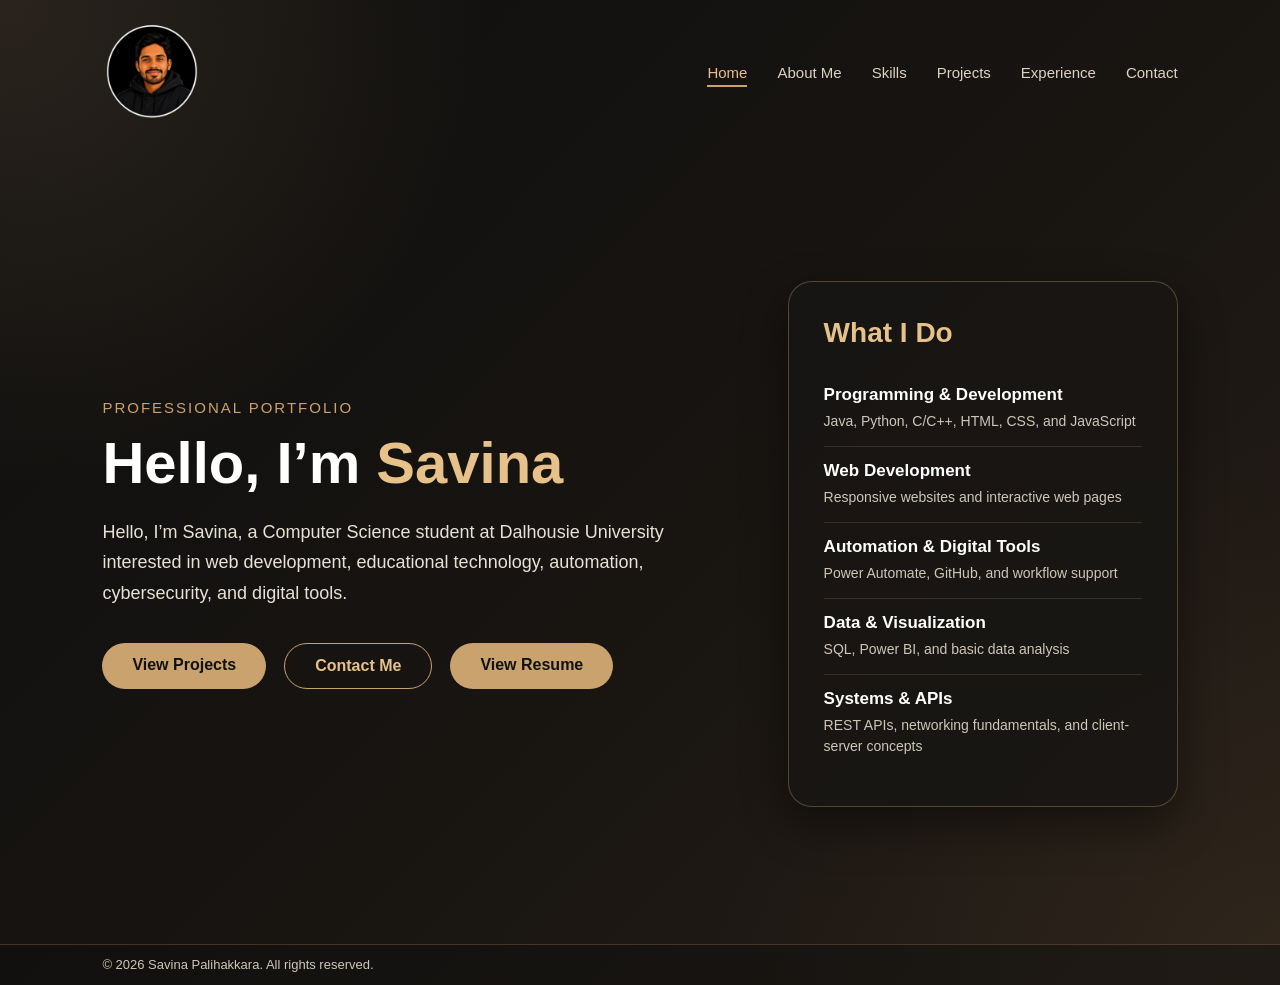
==== pages/professional/home.html @ eaa72228 "Add files via upload" ====
<!DOCTYPE html>
<html lang="en">
<head>
  <meta charset="UTF-8">
  <meta name="viewport" content="width=device-width, initial-scale=1.0">

  <title>Professional Portfolio | Savina</title>

  <link rel="stylesheet" href="../../css/common.css">
  <link rel="stylesheet" href="../../css/professional.css">
</head>
<body>

  <div class="professional-page">

    <!-- Top Navigation Bar -->
    <header class="professional-navbar">

      <a href="../../index.html" class="professional-logo-link">
        <img src="../../assets/images/logo.png" alt="Savina Portfolio Logo" class="professional-logo">
      </a>

      <nav class="professional-nav-links">
        <a href="home.html" class="active">Home</a>
        <a href="about.html">About Me</a>
        <a href="skills.html">Skills</a>
        <a href="projects.html">Projects</a>
        <a href="experience.html">Experience</a>
        <a href="contact.html">Contact</a>
      </nav>

    </header>

    <!-- Hero Section -->
    <main class="professional-hero">

      <section class="hero-text">
        <p class="small-title">Professional Portfolio</p>

        <h1>Hello, I’m <span>Savina</span></h1>

        <p class="hero-description">
          Hello, I’m Savina, a Computer Science student at Dalhousie University interested in web development,
           educational technology, automation, cybersecurity, and digital tools.
        </p>

        <div class="hero-buttons">
          <a href="projects.html" class="primary-btn">View Projects</a>
          <a href="contact.html" class="secondary-btn">Contact Me</a>
          <a href="../../assets/resume/Resume_W.pdf" class="primary-btn" target="_blank">View Resume</a>
        </div>
      </section>

      <section class="hero-card">
        <h2>What I Do</h2>

        <div class="hero-card-item">
          <strong>Programming & Development</strong>
          <span>Java, Python, C/C++, HTML, CSS, and JavaScript</span>
        </div>

        <div class="hero-card-item">
          <strong>Web Development</strong>
          <span>Responsive websites and interactive web pages</span>
        </div>

        <div class="hero-card-item">
          <strong>Automation & Digital Tools</strong>
          <span>Power Automate, GitHub, and workflow support</span>
        </div>

        <div class="hero-card-item">
          <strong>Data & Visualization</strong>
          <span>SQL, Power BI, and basic data analysis</span>
        </div>

        <div class="hero-card-item">
          <strong>Systems & APIs</strong>
          <span>REST APIs, networking fundamentals, and client-server concepts</span>
        </div>
      </section>

    </main>

    <footer class="professional-footer">
      <p>© 2026 Savina Palihakkara. All rights reserved.</p>
      
    </footer>

  </div>

  <script src="../../js/script.js"></script>
</body>


</html>
---- css/common.css ----
* {
  margin: 0;
  padding: 0;
  box-sizing: border-box;
}

body {
  font-family: Arial, sans-serif;
  color: #ffffff;
}

a {
  text-decoration: none;
}
---- css/professional.css ----
/* ============================= */
/* Professional Way - Home Page */
/* ============================= */

body {
  background: #12100e;
}

/* Full professional page */
.professional-page {
  min-height: 100vh;
  color: #ffffff;
  background:
    radial-gradient(circle at top left, rgba(201, 162, 110, 0.14), transparent 30%),
    radial-gradient(circle at bottom right, rgba(95, 72, 50, 0.20), transparent 35%),
    linear-gradient(135deg, #0f0f0f, #171411, #241d16);
}

/* ============================= */
/* Top Navigation Bar */
/* ============================= */

.professional-navbar {
  width: 100%;
  padding: 22px 8%;
  display: flex;
  justify-content: space-between;
  align-items: center;
}

/* Logo */
.professional-logo-link {
  display: inline-block;
}

.professional-logo {
  width: 100px;
  height: auto;
  display: block;
  border-radius: 12px;
}

/* Navigation links */
.professional-nav-links {
  display: flex;
  gap: 30px;
  align-items: center;
}

.professional-nav-links a {
  color: #ddd3c4;
  font-size: 15px;
  font-weight: 500;
  position: relative;
  transition: color 0.3s ease;
}

/* Underline animation */
.professional-nav-links a::after {
  content: "";
  position: absolute;
  width: 0;
  height: 2px;
  background: #c9a26e;
  left: 0;
  bottom: -6px;
  transition: width 0.3s ease;
}

.professional-nav-links a:hover,
.professional-nav-links a.active {
  color: #e6c18a;
}

.professional-nav-links a:hover::after,
.professional-nav-links a.active::after {
  width: 100%;
}

/* ============================= */
/* Hero Section */
/* ============================= */

.professional-hero {
  min-height: calc(100vh - 100px);
  padding: 60px 8%;
  display: flex;
  align-items: center;
  justify-content: space-between;
  gap: 50px;
}

/* Left text area */
.hero-text {
  max-width: 650px;
  animation: fadeUp 1s ease forwards;
}

.small-title {
  color: #c9a26e;
  font-size: 15px;
  margin-bottom: 15px;
  letter-spacing: 2px;
  text-transform: uppercase;
}

.hero-text h1 {
  font-size: 58px;
  line-height: 1.1;
  margin-bottom: 22px;
}

.hero-text h1 span {
  color: #e6c18a;
}

.hero-description {
  font-size: 18px;
  line-height: 1.7;
  color: #e8e1d6;
  max-width: 580px;
}

/* ============================= */
/* Buttons */
/* ============================= */

.hero-buttons {
  margin-top: 35px;
  display: flex;
  gap: 18px;
  flex-wrap: wrap;
}

.primary-btn,
.secondary-btn {
  padding: 13px 30px;
  border-radius: 30px;
  font-weight: bold;
  transition: transform 0.3s ease, background-color 0.3s ease;
}

.primary-btn {
  background-color: #c9a26e;
  color: #111111;
}

.secondary-btn {
  border: 1px solid #c9a26e;
  color: #e6c18a;
}

.primary-btn:hover,
.secondary-btn:hover {
  transform: translateY(-4px);
}

.primary-btn:hover {
  background-color: #e6c18a;
}

.secondary-btn:hover {
  background-color: rgba(201, 162, 110, 0.12);
}

/* ============================= */
/* Right Hero Card */
/* ============================= */

.hero-card {
  width: 390px;
  padding: 35px;
  background: rgba(24, 22, 20, 0.92);
  border: 1px solid rgba(201, 162, 110, 0.35);
  border-radius: 24px;
  box-shadow: 0 18px 45px rgba(0, 0, 0, 0.45);
  animation: fadeUp 1s ease forwards;
}

.hero-card h2 {
  color: #e6c18a;
  margin-bottom: 22px;
  font-size: 28px;
}

/* Each item inside What I Do card */
.hero-card-item {
  color: #ddd3c4;
  padding: 14px 0;
  border-bottom: 1px solid rgba(201, 162, 110, 0.18);
  display: flex;
  flex-direction: column;
  gap: 6px;
}

.hero-card-item:last-child {
  border-bottom: none;
}

.hero-card-item strong {
  color: #ffffff;
  font-size: 17px;
}

.hero-card-item span {
  color: #cfc6b8;
  font-size: 14px;
  line-height: 1.5;
}

/* Card hover effect */
.hero-card:hover {
  border: 1px solid rgba(201, 162, 110, 0.65);
  box-shadow: 0 20px 55px rgba(201, 162, 110, 0.16);
  transition: 0.3s ease;
}

/* ============================= */
/* Animation */
/* ============================= */

@keyframes fadeUp {
  from {
    opacity: 0;
    transform: translateY(35px);
  }

  to {
    opacity: 1;
    transform: translateY(0);
  }
}

/* ============================= */
/* Mobile Responsive */
/* ============================= */

@media (max-width: 900px) {
  .professional-navbar {
    flex-direction: column;
    gap: 20px;
  }

  .professional-nav-links {
    flex-wrap: wrap;
    justify-content: center;
    gap: 18px;
  }

  .professional-hero {
    flex-direction: column;
    text-align: center;
    padding: 45px 6%;
  }

  .hero-text h1 {
    font-size: 42px;
  }

  .hero-description {
    font-size: 16px;
  }

  .hero-buttons {
    justify-content: center;
  }

  .hero-card {
    width: 100%;
    max-width: 390px;
    text-align: left;
  }
}

/* ============================= */
/* About Me Page */
/* ============================= */

.about-section {
  min-height: calc(100vh - 100px);
  padding: 60px 8%;
  display: flex;
  align-items: center;
  justify-content: space-between;
  gap: 55px;
}

.about-text {
  max-width: 650px;
  animation: fadeUp 1s ease forwards;
}

.about-text h1 {
  font-size: 48px;
  line-height: 1.15;
  margin-bottom: 25px;
  color: #ffffff;
}

.about-text p {
  font-size: 17px;
  line-height: 1.8;
  color: #e8e1d6;
  margin-bottom: 18px;
}

.about-info-card {
  width: 390px;
  padding: 35px;
  background: rgba(24, 22, 20, 0.92);
  border: 1px solid rgba(201, 162, 110, 0.35);
  border-radius: 24px;
  box-shadow: 0 18px 45px rgba(0, 0, 0, 0.45);
  animation: fadeUp 1s ease forwards;
}

.about-info-item {
  padding: 18px 0;
  border-bottom: 1px solid rgba(201, 162, 110, 0.18);
}

.about-info-item:first-child {
  padding-top: 0;
}

.about-info-item:last-child {
  border-bottom: none;
  padding-bottom: 0;
}

.about-info-item h3 {
  color: #e6c18a;
  font-size: 18px;
  margin-bottom: 8px;
}

.about-info-item p {
  color: #ffffff;
  font-size: 15px;
  line-height: 1.5;
}

.about-info-item span {
  color: #cfc6b8;
  font-size: 14px;
}

/* About page mobile responsive */
@media (max-width: 900px) {
  .about-section {
    flex-direction: column;
    text-align: center;
    padding: 45px 6%;
  }

  .about-text h1 {
    font-size: 38px;
  }

  .about-text p {
    font-size: 16px;
  }

  .about-info-card {
    width: 100%;
    max-width: 390px;
    text-align: left;
  }
}

/* ============================= */
/* Skills Page */
/* ============================= */

.skills-section {
  min-height: calc(100vh - 100px);
  padding: 60px 8%;
}

.page-heading {
  max-width: 760px;
  margin-bottom: 45px;
  animation: fadeUp 1s ease forwards;
}

.page-heading h1 {
  font-size: 48px;
  line-height: 1.15;
  margin-bottom: 18px;
  color: #ffffff;
}

.page-heading p {
  font-size: 17px;
  line-height: 1.7;
  color: #e8e1d6;
}

.skills-grid {
  display: grid;
  grid-template-columns: repeat(3, 1fr);
  gap: 25px;
  animation: fadeUp 1s ease forwards;
}

.skill-card {
  background: rgba(24, 22, 20, 0.92);
  border: 1px solid rgba(201, 162, 110, 0.35);
  border-radius: 22px;
  padding: 28px;
  box-shadow: 0 14px 35px rgba(0, 0, 0, 0.35);
  transition: transform 0.3s ease, border 0.3s ease, box-shadow 0.3s ease;
}

.skill-card:hover {
  transform: translateY(-8px);
  border: 1px solid rgba(201, 162, 110, 0.65);
  box-shadow: 0 18px 45px rgba(201, 162, 110, 0.16);
}

.skill-card h2 {
  color: #e6c18a;
  font-size: 22px;
  margin-bottom: 20px;
}

.skill-tags {
  display: flex;
  flex-wrap: wrap;
  gap: 10px;
}

.skill-tags span {
  padding: 9px 14px;
  background: rgba(201, 162, 110, 0.12);
  border: 1px solid rgba(201, 162, 110, 0.25);
  border-radius: 20px;
  color: #e8e1d6;
  font-size: 14px;
}

/* Skills page mobile responsive */
@media (max-width: 1000px) {
  .skills-grid {
    grid-template-columns: repeat(2, 1fr);
  }
}

@media (max-width: 700px) {
  .skills-section {
    padding: 45px 6%;
  }

  .page-heading {
    text-align: center;
  }

  .page-heading h1 {
    font-size: 38px;
  }

  .skills-grid {
    grid-template-columns: 1fr;
  }
}

/* ============================= */
/* Projects Page */
/* ============================= */

.projects-section {
  min-height: calc(100vh - 100px);
  padding: 60px 8%;
}

.projects-grid {
  display: grid;
  grid-template-columns: repeat(3, 1fr);
  gap: 25px;
  animation: fadeUp 1s ease forwards;
}

.project-card {
  background: rgba(24, 22, 20, 0.92);
  border: 1px solid rgba(201, 162, 110, 0.35);
  border-radius: 22px;
  padding: 28px;
  box-shadow: 0 14px 35px rgba(0, 0, 0, 0.35);
  transition: transform 0.3s ease, border 0.3s ease, box-shadow 0.3s ease;
}

.project-card:hover {
  transform: translateY(-8px);
  border: 1px solid rgba(201, 162, 110, 0.65);
  box-shadow: 0 18px 45px rgba(201, 162, 110, 0.16);
}

.project-card h2 {
  color: #e6c18a;
  font-size: 22px;
  margin-bottom: 15px;
}

.project-card p {
  color: #ddd3c4;
  font-size: 15px;
  line-height: 1.7;
  margin-bottom: 20px;
}

.project-tags {
  display: flex;
  flex-wrap: wrap;
  gap: 10px;
}

.project-tags span {
  padding: 8px 13px;
  background: rgba(201, 162, 110, 0.12);
  border: 1px solid rgba(201, 162, 110, 0.25);
  border-radius: 20px;
  color: #e8e1d6;
  font-size: 13px;
}

/* Projects page mobile responsive */
@media (max-width: 1000px) {
  .projects-grid {
    grid-template-columns: repeat(2, 1fr);
  }
}

@media (max-width: 700px) {
  .projects-section {
    padding: 45px 6%;
  }

  .projects-grid {
    grid-template-columns: 1fr;
  }
}

/* ============================= */
/* Experience Page */
/* ============================= */

.experience-section {
  min-height: calc(100vh - 100px);
  padding: 60px 8%;
}

.experience-timeline {
  display: flex;
  flex-direction: column;
  gap: 25px;
  animation: fadeUp 1s ease forwards;
}

.experience-card {
  background: rgba(24, 22, 20, 0.92);
  border: 1px solid rgba(201, 162, 110, 0.35);
  border-radius: 22px;
  padding: 30px;
  box-shadow: 0 14px 35px rgba(0, 0, 0, 0.35);
  transition: transform 0.3s ease, border 0.3s ease, box-shadow 0.3s ease;
}

.experience-card:hover {
  transform: translateY(-6px);
  border: 1px solid rgba(201, 162, 110, 0.65);
  box-shadow: 0 18px 45px rgba(201, 162, 110, 0.16);
}

.experience-date {
  display: inline-block;
  padding: 8px 14px;
  background: rgba(201, 162, 110, 0.12);
  border: 1px solid rgba(201, 162, 110, 0.25);
  border-radius: 20px;
  color: #e6c18a;
  font-size: 13px;
  margin-bottom: 15px;
}

.experience-card h2 {
  color: #ffffff;
  font-size: 24px;
  margin-bottom: 8px;
}

.experience-card h3 {
  color: #e6c18a;
  font-size: 16px;
  margin-bottom: 14px;
}

.experience-card p {
  color: #ddd3c4;
  font-size: 15px;
  line-height: 1.7;
}

/* Experience page mobile responsive */
@media (max-width: 700px) {
  .experience-section {
    padding: 45px 6%;
  }

  .experience-card {
    padding: 25px;
  }

  .experience-card h2 {
    font-size: 21px;
  }
}

/* ============================= */
/* Contact Page */
/* ============================= */

.contact-section {
  min-height: calc(100vh - 100px);
  padding: 60px 8%;
}

.contact-container {
  display: grid;
  grid-template-columns: 1fr 1fr;
  gap: 30px;
  animation: fadeUp 1s ease forwards;
}

.contact-card {
  background: rgba(24, 22, 20, 0.92);
  border: 1px solid rgba(201, 162, 110, 0.35);
  border-radius: 22px;
  padding: 32px;
  box-shadow: 0 14px 35px rgba(0, 0, 0, 0.35);
}

.contact-card h2 {
  color: #e6c18a;
  font-size: 26px;
  margin-bottom: 25px;
}

.contact-item {
  display: flex;
  flex-direction: column;
  gap: 6px;
  padding: 16px 0;
  border-bottom: 1px solid rgba(201, 162, 110, 0.18);
}

.contact-item:last-child {
  border-bottom: none;
}

.contact-item strong {
  color: #ffffff;
  font-size: 16px;
}

.contact-item span,
.contact-item a {
  color: #ddd3c4;
  font-size: 15px;
}

.contact-item a:hover {
  color: #e6c18a;
}

/* Contact Form */
.contact-form {
  display: flex;
  flex-direction: column;
  gap: 16px;
}

.contact-form input,
.contact-form textarea {
  width: 100%;
  padding: 14px 16px;
  border-radius: 14px;
  border: 1px solid rgba(201, 162, 110, 0.3);
  background: rgba(255, 255, 255, 0.06);
  color: #ffffff;
  font-size: 15px;
  outline: none;
}

.contact-form input::placeholder,
.contact-form textarea::placeholder {
  color: #b8ad9d;
}

.contact-form input:focus,
.contact-form textarea:focus {
  border-color: #c9a26e;
}

.contact-form button {
  padding: 14px 28px;
  border: none;
  border-radius: 30px;
  background-color: #c9a26e;
  color: #111111;
  font-weight: bold;
  cursor: pointer;
  transition: transform 0.3s ease, background-color 0.3s ease;
}

.contact-form button:hover {
  background-color: #e6c18a;
  transform: translateY(-4px);
}

.form-note {
  margin-top: 18px;
  color: #cfc6b8;
  font-size: 13px;
  line-height: 1.5;
}

/* Contact page mobile responsive */
@media (max-width: 900px) {
  .contact-container {
    grid-template-columns: 1fr;
  }
}

@media (max-width: 700px) {
  .contact-section {
    padding: 45px 6%;
  }
}

/* ============================= */
/* Professional Footer */
/* ============================= */

.professional-footer {
  padding: 12px 8%;
  border-top: 1px solid rgba(201, 162, 110, 0.25);
  background: rgba(15, 15, 15, 0.45);
  display: flex;
  justify-content: space-between;
  align-items: center;
  gap: 12px;
  color: #cfc6b8;
}

.professional-footer p {
  font-size: 13px;
  line-height: 1.2;
}

.footer-links {
  display: flex;
  gap: 22px;
}

.footer-links a {
  color: #ddd3c4;
  font-size: 14px;
  transition: color 0.3s ease;
}

.footer-links a:hover {
  color: #e6c18a;
}

/* Footer mobile responsive */
@media (max-width: 700px) {
  .professional-footer {
    flex-direction: column;
    text-align: center;
  }

  .footer-links {
    justify-content: center;
    flex-wrap: wrap;
  }
}
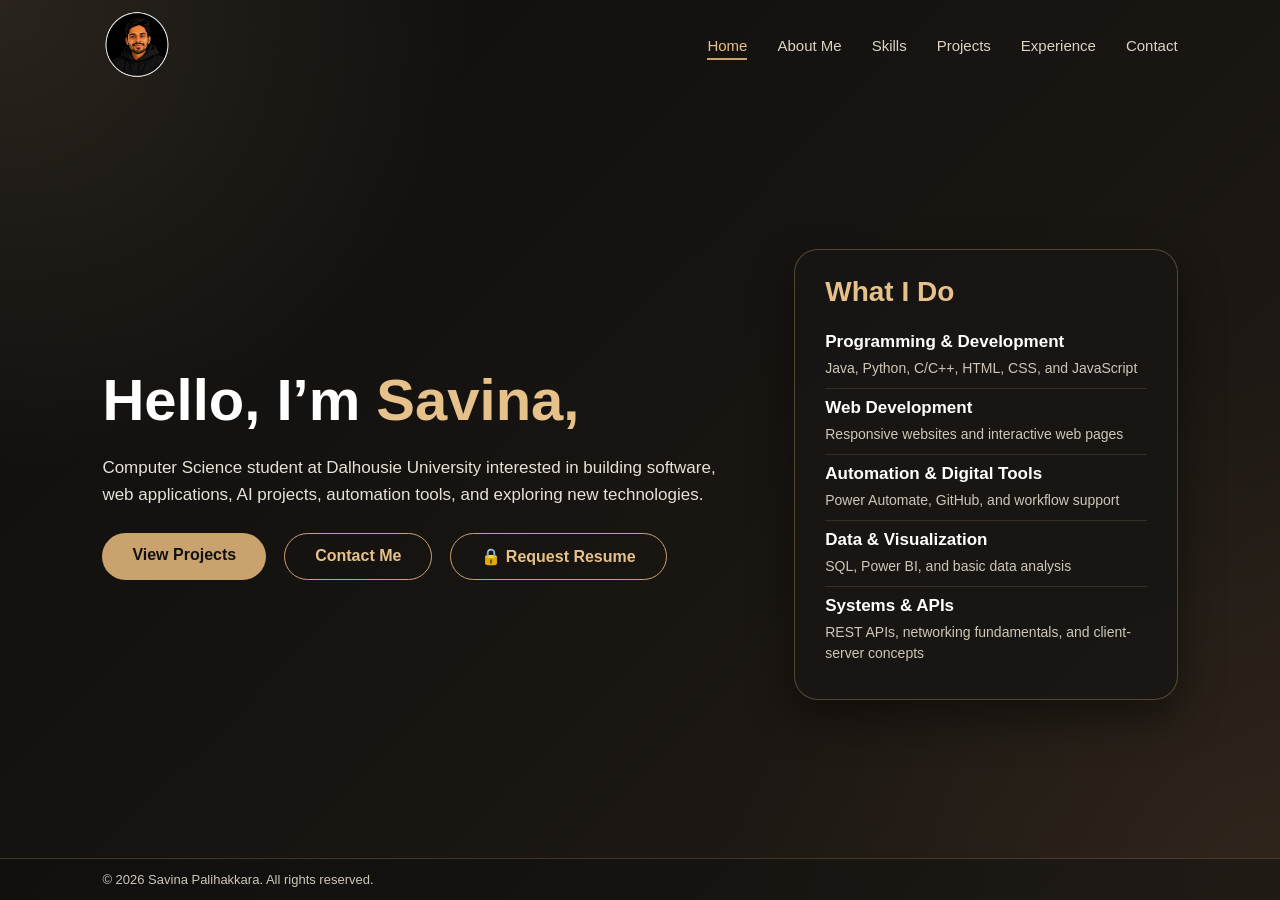
==== commit 29f67d0d: "Add files via upload updated the fun way" ====
--- a/pages/professional/home.html
+++ b/pages/professional/home.html
@@ -35,20 +35,20 @@
     <main class="professional-hero">
 
       <section class="hero-text">
-        <p class="small-title">Professional Portfolio</p>
+        <!-- <p class="small-title">Professional Portfolio</p> -->
 
-        <h1>Hello, I’m <span>Savina</span></h1>
+        <h1>Hello, I’m <span>Savina,</span></h1>
 
         <p class="hero-description">
-          Hello, I’m Savina, a Computer Science student at Dalhousie University interested in web development,
-           educational technology, automation, cybersecurity, and digital tools.
+           Computer Science student at Dalhousie University interested in building 
+           software, web applications, AI projects, automation tools, and exploring new technologies.
         </p>
 
         <div class="hero-buttons">
           <a href="projects.html" class="primary-btn">View Projects</a>
           <a href="contact.html" class="secondary-btn">Contact Me</a>
-          <a href="../../assets/resume/Resume_W.pdf" class="primary-btn" target="_blank">View Resume</a>
-        </div>
+          <a href="resume-access.html" class="secondary-btn">🔒 Request Resume</a> 
+       </div>
       </section>
 
       <section class="hero-card">
--- a/css/professional.css
+++ b/css/professional.css
@@ -8,8 +8,14 @@
 
 /* Full professional page */
 .professional-page {
-  min-height: 100vh;
+  height: 100vh;
   color: #ffffff;
+
+  display: grid;
+  grid-template-rows: 90px 1fr 42px;
+
+  overflow: hidden;
+
   background:
     radial-gradient(circle at top left, rgba(201, 162, 110, 0.14), transparent 30%),
     radial-gradient(circle at bottom right, rgba(95, 72, 50, 0.20), transparent 35%),
@@ -22,7 +28,10 @@
 
 .professional-navbar {
   width: 100%;
-  padding: 22px 8%;
+  height: 90px;
+
+  padding: 10px 8%;
+
   display: flex;
   justify-content: space-between;
   align-items: center;
@@ -34,10 +43,13 @@
 }
 
 .professional-logo {
-  width: 100px;
-  height: auto;
+  width: 70px;
+  height: 70px;
+
+  object-fit: cover;
   display: block;
-  border-radius: 12px;
+
+  border-radius: 50%;
 }
 
 /* Navigation links */
@@ -82,18 +94,25 @@
 /* ============================= */
 
 .professional-hero {
-  min-height: calc(100vh - 100px);
-  padding: 60px 8%;
+  min-height: 0;
+  height: 100%;
+
+  padding: 20px 8%;
+
   display: flex;
   align-items: center;
   justify-content: space-between;
-  gap: 50px;
+
+  gap: 55px;
+
+  overflow: hidden;
 }
 
 /* Left text area */
-.hero-text {
-  max-width: 650px;
-  animation: fadeUp 1s ease forwards;
+.hero-text h1 {
+  font-size: 58px;
+  line-height: 1.05;
+  margin-bottom: 18px;
 }
 
 .small-title {
@@ -115,10 +134,12 @@
 }
 
 .hero-description {
-  font-size: 18px;
-  line-height: 1.7;
+  font-size: 17px;
+  line-height: 1.6;
+
   color: #e8e1d6;
-  max-width: 580px;
+
+  max-width: 650px;
 }
 
 /* ============================= */
@@ -126,7 +147,7 @@
 /* ============================= */
 
 .hero-buttons {
-  margin-top: 35px;
+  margin-top: 25px;
   display: flex;
   gap: 18px;
   flex-wrap: wrap;
@@ -169,7 +190,7 @@
 
 .hero-card {
   width: 390px;
-  padding: 35px;
+  padding: 26px 30px;
   background: rgba(24, 22, 20, 0.92);
   border: 1px solid rgba(201, 162, 110, 0.35);
   border-radius: 24px;
@@ -179,14 +200,14 @@
 
 .hero-card h2 {
   color: #e6c18a;
-  margin-bottom: 22px;
+  margin-bottom: 15px;
   font-size: 28px;
 }
 
 /* Each item inside What I Do card */
 .hero-card-item {
   color: #ddd3c4;
-  padding: 14px 0;
+  padding: 9px 0;
   border-bottom: 1px solid rgba(201, 162, 110, 0.18);
   display: flex;
   flex-direction: column;
@@ -742,13 +763,17 @@
 /* ============================= */
 
 .professional-footer {
-  padding: 12px 8%;
+  height: 42px;
+
+  padding: 0 8%;
+
   border-top: 1px solid rgba(201, 162, 110, 0.25);
   background: rgba(15, 15, 15, 0.45);
+
   display: flex;
   justify-content: space-between;
   align-items: center;
-  gap: 12px;
+
   color: #cfc6b8;
 }
 
@@ -783,4 +808,9 @@
     justify-content: center;
     flex-wrap: wrap;
   }
-}+}
+
+
+
+
+
